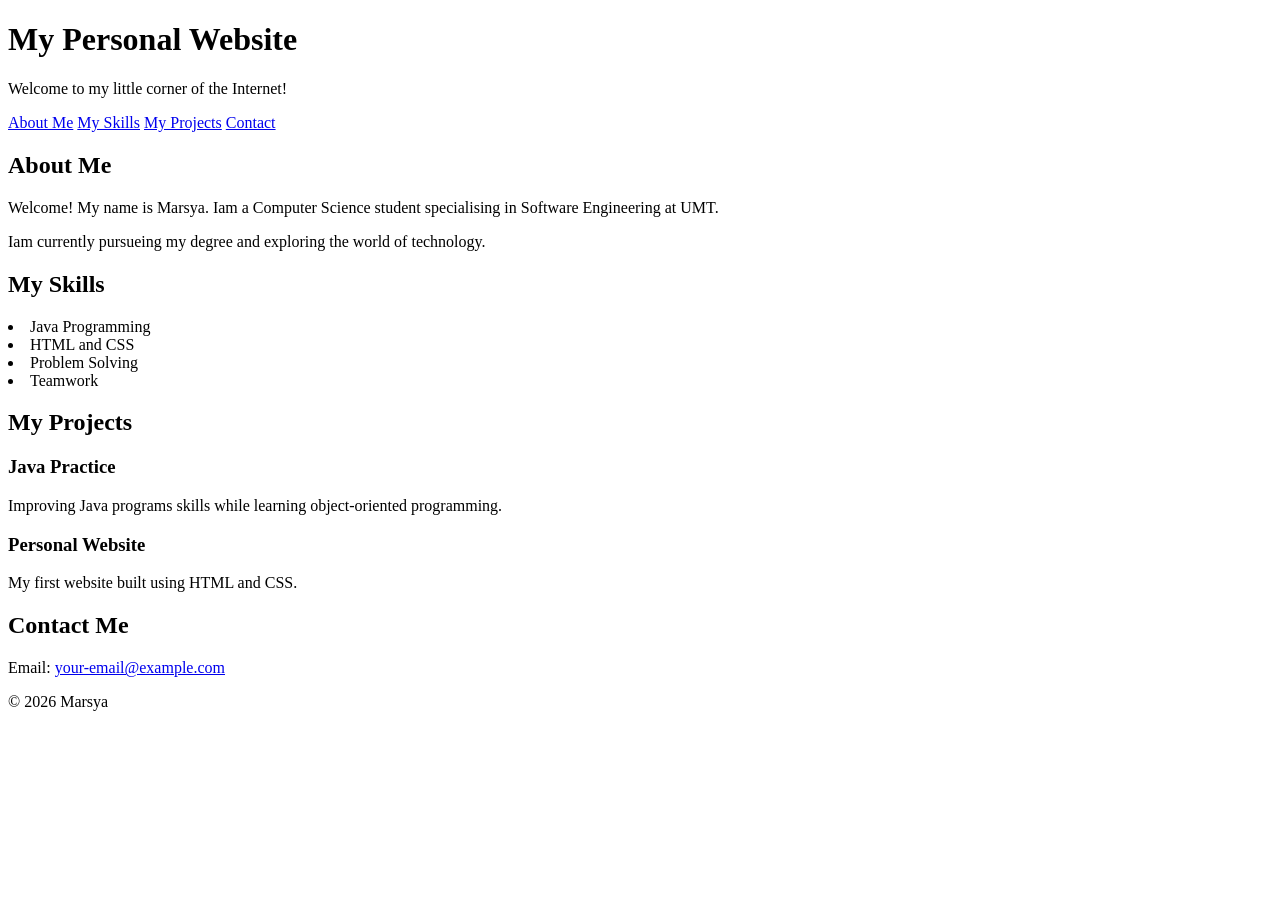
==== index.html @ fa5db3b6 "Personal Website #1 Added basic Personal Website using HTML and CSS only" ====
<!DOCTYPE html>
<html lang="en">
<head>
    <meta charset="UTF-8">
    <meta name="viewport" content="width=device-width, initial-scale=1.0">
    <title>My Personal Website</title>

    <link rel="styelsheet" href="style.css">
</head>
<body>
    <header>
        <h1>My Personal Website</h1>
        <p>Welcome to my little corner of the Internet!</p>

    </header>

    <nav>
        <a href="#about">About Me</a>
        <a href="#skills">My Skills</a>
        <a href="#projects">My Projects</a>
        <a href="#contact">Contact</a>
    </nav>

    <main>
        <section id="about">
            <h2>About Me</h2>
            <p>
                Welcome! My name is Marsya. Iam a Computer Science student 
                specialising in Software Engineering at UMT.
            </p>
            <p>
                Iam currently pursueing my degree and exploring the world of technology.
            </p>
        </section>

        <section id="skills">
            <h2>My Skills</h2>
            <ui>
                <li>Java Programming</li>
                <li>HTML and CSS</li>
                <li>Problem Solving</li>
                <li>Teamwork</li>
            </ui>
        </section>

        <section id="projects">
            <h2>My Projects</h2>

            <h3>Java Practice</h3>
            <p>
                Improving Java programs skills while learning 
                object-oriented programming.
            </p>

            <h3>Personal Website</h3>
            <p>
                My first website built using HTML and CSS.
            </p>
        </section>

        <section id="contact">
            <h2>Contact Me</h2>
            <p>
                Email:
                <a href="marsyanatasha18@gamil.com">
                    your-email@example.com
                </a>
            </p>
        </section>
    </main>

    <footer>
        <p>&copy; 2026 Marsya</p>
    </footer>
</body>

</html>
---- style.css ----
/*General styling*/
body{
    font-family:Arial,sans-serif;
    margin:0;
    background-color:#f5f5f5;
    color:#333333;
    line-height:1.6;
}

/*Website heading*/
header{
    background-color:#483548;
    color:white;
    text-align:center;
    padding:30px 20px;
}

/*Navigation bar*/
nav{
    background-color:#302430;
    text-align:center;
    padding: 15px;
}
nav a{
    color:white;
    text-decoration: none;
    margin: 0 12px;
}

nav a:hover {
    color: #e8b9d0;
} 

/*Content sections*/
section{
    background-color: white;
    margin : 25px auto;
    padding:25px;
    max-width:800px;
    border-radius: 8px;
}

/*section headings*/
h2 {
    color:#704b68;
}

/*Footer*/
footer{
    background-color: #302430;
    color:white;
    text-align: center;
    padding:15px;
}

/*Mobile-friendly navigation*/
@media (max-width:600px){
    nav a {
        display: inline-block;
        margin:5px 8px;
    }
    section{
        margin:15px;
        padding:20px;
    }
}
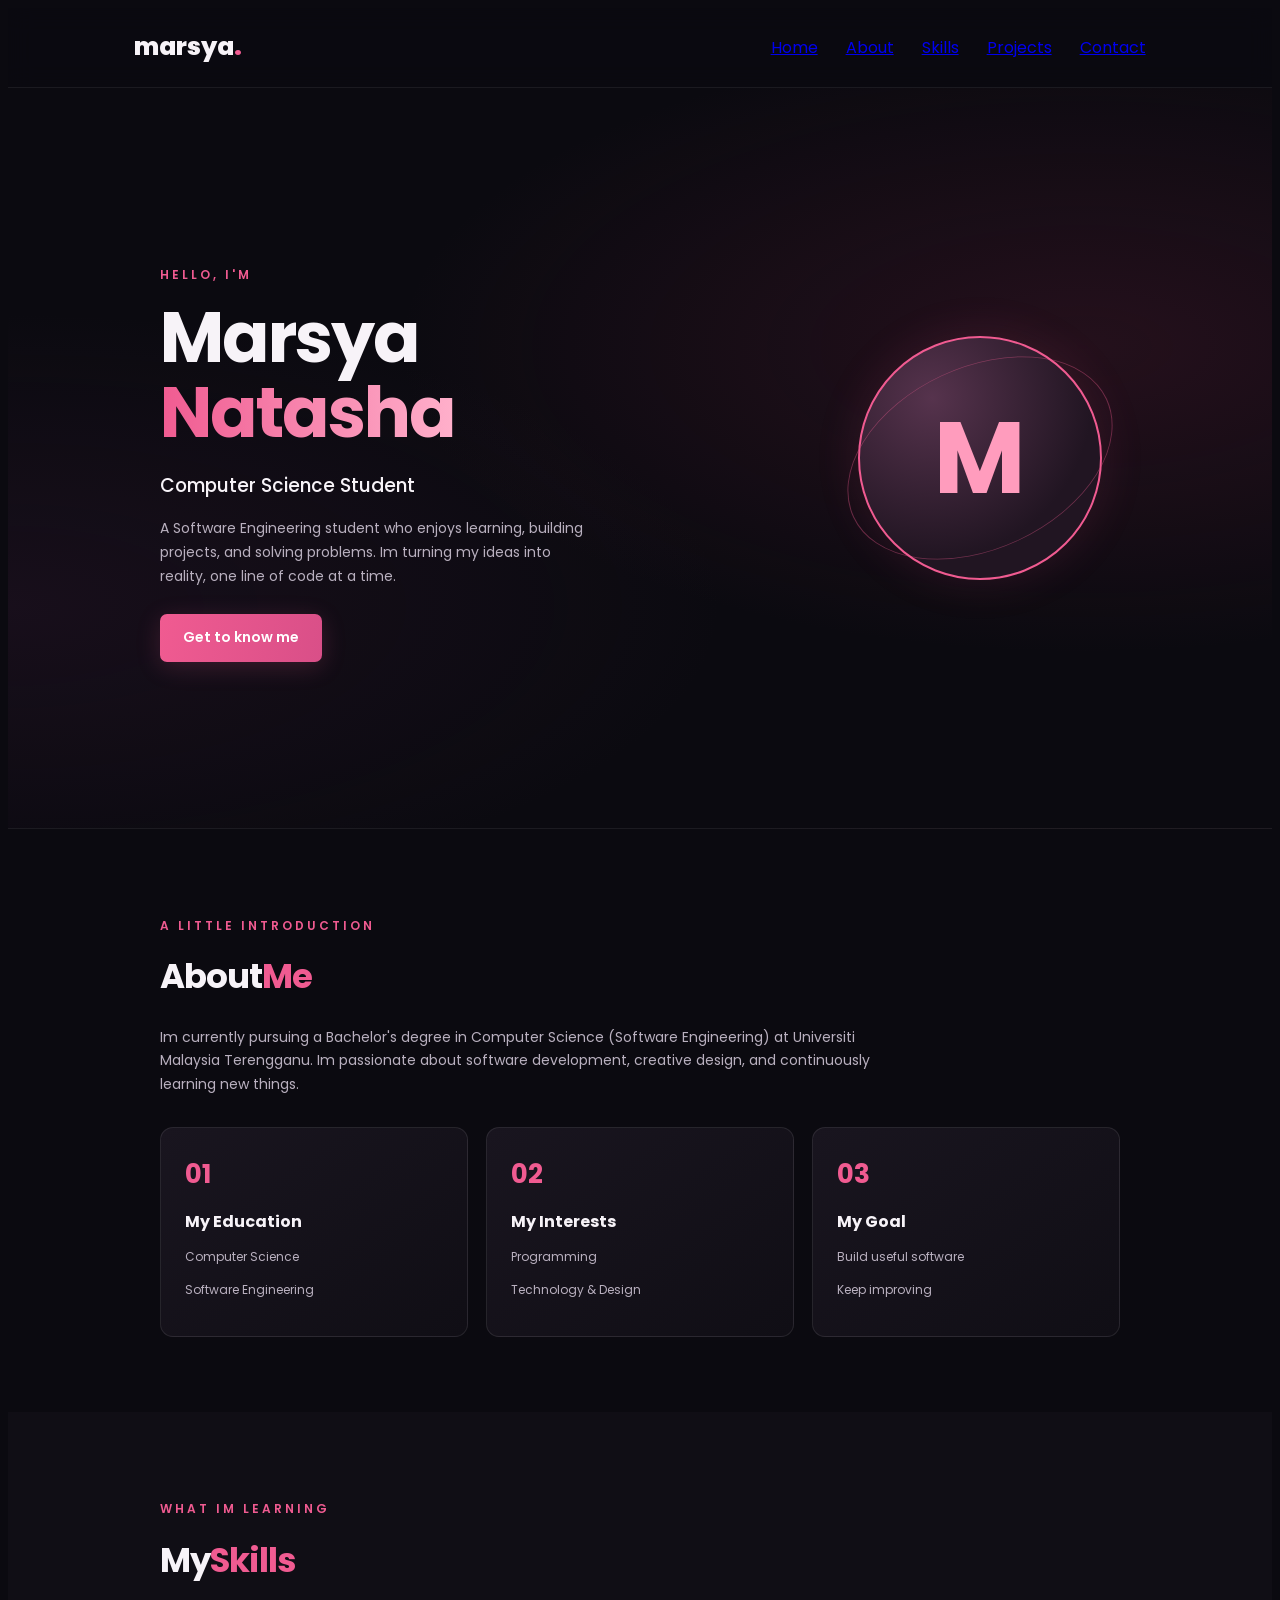
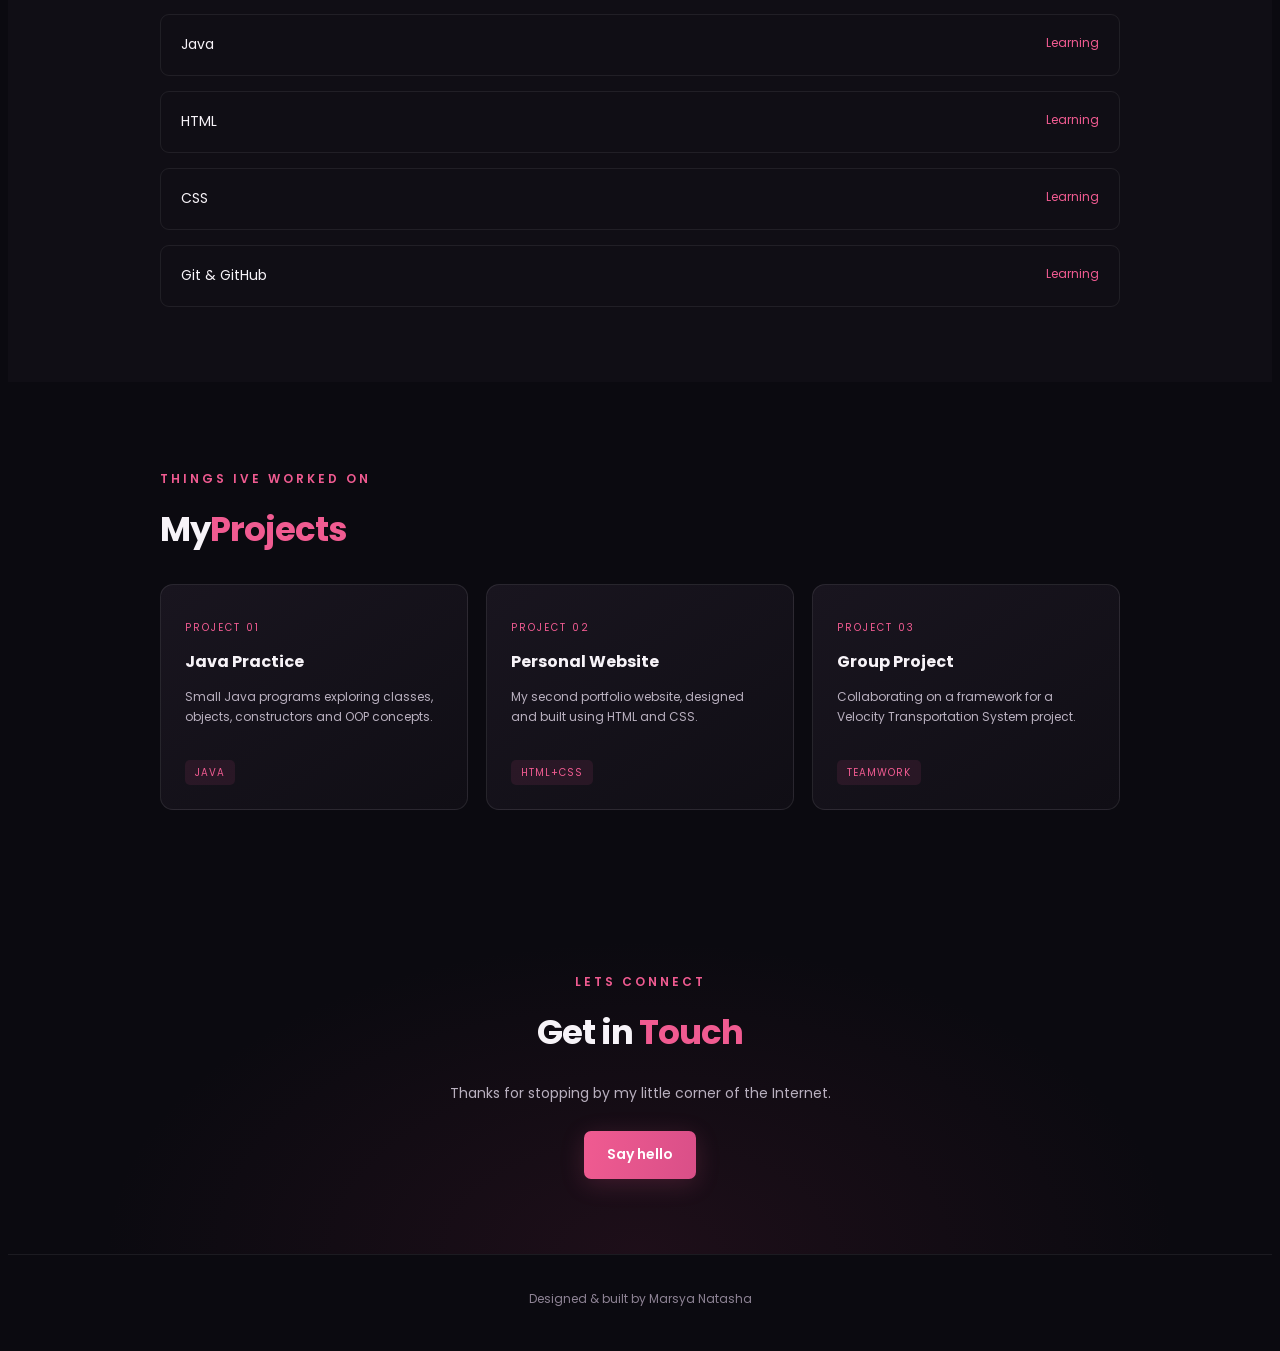
==== commit db0edad6: "Personal Website #2 Improving my Personal Website pages using HTML and CSS" ====
--- a/index.html
+++ b/index.html
@@ -1,77 +1,142 @@
 <!DOCTYPE html>
 <html lang="en">
-<head>
-    <meta charset="UTF-8">
-    <meta name="viewport" content="width=device-width, initial-scale=1.0">
-    <title>My Personal Website</title>
+    <head>
+        <meta charset="UTF-8">
+        <meta name="viewport" content="width=device-width,initial-scale=1.0">
+        <title>Marsya | My Portfolio</title>
+        <link rel="stylesheet" href="style.css">
+    </head>
+    <body>
+        <nav class="navbar">
+            <a href="#home" class="logo">marsya<span>.</span></a>
 
-    <link rel="styelsheet" href="style.css">
-</head>
-<body>
-    <header>
-        <h1>My Personal Website</h1>
-        <p>Welcome to my little corner of the Internet!</p>
+            <div class="nav-links">
+                <a href="#home">Home</a>
+                <a href="#about">About</a>
+                <a href="#skills">Skills</a>
+                <a href="#projects">Projects</a>
+                <a href="#contact">Contact</a>
+            </div>
+        </nav>
+        <main>
+            <section id="home" class="hero">
+                <div class="hero-text">
+                    <p class="pink-text">HELLO, I'M</p>
+                    <h1>Marsya<br><span>Natasha</span></h1>
+                    <h3>Computer Science Student</h3>
 
-    </header>
+                    <p  class="description">
+                        A Software Engineering student who enjoys learning, building projects, 
+                        and solving problems. Im turning my ideas into reality,
+                        one line of code at a time.
+                    </p>
 
-    <nav>
-        <a href="#about">About Me</a>
-        <a href="#skills">My Skills</a>
-        <a href="#projects">My Projects</a>
-        <a href="#contact">Contact</a>
-    </nav>
+                    <a href="#about" class="button">Get to know me </a>
 
-    <main>
-        <section id="about">
-            <h2>About Me</h2>
-            <p>
-                Welcome! My name is Marsya. Iam a Computer Science student 
-                specialising in Software Engineering at UMT.
-            </p>
-            <p>
-                Iam currently pursueing my degree and exploring the world of technology.
-            </p>
-        </section>
+                </div>
 
-        <section id="skills">
-            <h2>My Skills</h2>
-            <ui>
-                <li>Java Programming</li>
-                <li>HTML and CSS</li>
-                <li>Problem Solving</li>
-                <li>Teamwork</li>
-            </ui>
-        </section>
+                <div class="profile">
+                    <div class="profile-circle">
+                        <span>M</span>
+                    </div>
+                    <div class="orbit"></div>
+                </div>
+            </section>
 
-        <section id="projects">
-            <h2>My Projects</h2>
+            <section id="about" class="section">
+                <p class="pink-text">A LITTLE INTRODUCTION</p>
+                <h2>About<span>Me</span></h2>
 
-            <h3>Java Practice</h3>
-            <p>
-                Improving Java programs skills while learning 
-                object-oriented programming.
-            </p>
+                <p class="about-text">
+                    Im currently pursuing a Bachelor's degree in Computer Science (Software Engineering)
+                    at Universiti Malaysia Terengganu. Im passionate about software development, creative 
+                    design, and continuously learning new things.
+                </p>
 
-            <h3>Personal Website</h3>
-            <p>
-                My first website built using HTML and CSS.
-            </p>
-        </section>
+                <div class="info-grid">
+                    <div class="info-card">
+                        <span class="symbol">01</span>
+                        <h3>My Education</h3>
+                        <p>Computer Science</p>
+                        <p>Software Engineering</p>
+                    </div>
 
-        <section id="contact">
-            <h2>Contact Me</h2>
-            <p>
-                Email:
-                <a href="marsyanatasha18@gamil.com">
-                    your-email@example.com
+                    <div class="info-card">
+                        <span class="symbol">02</span>
+                        <h3>My Interests</h3>
+                        <p>Programming</p>
+                        <p>Technology & Design</p>
+                    </div>
+
+                    <div class="info-card">
+                        <span class="symbol">03</span>
+                        <h3>My Goal</h3>
+                        <p>Build useful software</p>
+                        <p>Keep improving</p>
+                    </div>
+                </div>
+            </section>
+
+            <section id="skills" class="section">
+                <p class="pink-text">WHAT IM LEARNING</p>
+                <h2>My<span>Skills</span></h2>
+
+                <div class="skills-list">
+                    <div class="skill">Java <span>Learning</span></div>
+                    <div class="skill">HTML <span>Learning</span></div>
+                    <div class="skill">CSS <span>Learning</span></div>
+                    <div class="skill">Git & GitHub <span>Learning</span></div>
+                </div>
+            </section>
+
+            <section id="projects" class="section">
+                <p class="pink-text">THINGS IVE WORKED ON</p>
+                <h2>My<span>Projects</span></h2>
+
+                <div class="project-grid">
+                    <div class="project-card">
+                        <p class="project-number">PROJECT 01</p>
+                        <h3>Java Practice</h3>
+                        <p>
+                            Small Java programs exploring classes, objects, constructors
+                            and OOP concepts.
+                        </p>
+                        <span class="tag">JAVA</span>
+                    </div>
+
+                    <div class="project-card">
+                        <p class="project-number">PROJECT 02</p>
+                        <h3>Personal Website</h3>
+                        <p>
+                            My second portfolio website, designed and built using HTML and CSS.
+                        </p>
+                        <span class="tag">HTML+CSS</span>
+                    </div>
+
+                    <div class="project-card">
+                        <p class="project-number">PROJECT 03</p>
+                        <h3>Group Project</h3>
+                        <p>
+                            Collaborating on a framework for a Velocity Transportation System project.
+                        </p>
+                        <span class="tag">TEAMWORK</span>
+
+                    </div>
+                </div>
+            </section>
+
+            <section id="contact" class="section contact">
+                <p class="pink-text">LETS CONNECT</p>
+                <h2>Get in <span>Touch</span></h2>
+                <p>Thanks for stopping by my little corner of the Internet.</p>
+                <a href="mailto:marsyanatasha18@gmail.com" class="button">
+                    Say hello
                 </a>
-            </p>
-        </section>
-    </main>
+            </section>
+        </main>
 
-    <footer>
-        <p>&copy; 2026 Marsya</p>
-    </footer>
-</body>
-
-</html>+        <footer>
+            <p>Designed & built by Marsya Natasha</p>
+        </footer>
+    </body>
+</html>
--- a/style.css
+++ b/style.css
@@ -1,66 +1,343 @@
-/*General styling*/
+@import url('https://fonts.googleapis.com/css2?family=Poppins:wght@300;400;500;600;700;800&display=swap');
+
+:root {
+
+    --background:#0b0a10;
+    --card:#15121b;
+    --pink:#f05b91;
+    --light-pink:#ff9cbd;
+    --text: #f7f3f8;
+    --muted: #b9b0bf;
+}
+
 body{
-    font-family:Arial,sans-serif;
-    margin:0;
-    background-color:#f5f5f5;
-    color:#333333;
-    line-height:1.6;
-}
-
-/*Website heading*/
-header{
-    background-color:#483548;
+    font-family:'Poppins',Arial,sans-serif;
+    background:var(--background);
+    color:var(--text);
+    line-height:1.7;
+}
+
+span{
+    color:var(--pink);
+}
+
+.navbar{
+    display: flex;
+    justify-content: space-between;
+    align-items:center;
+    padding:18px 10%;
+    position:sticky;
+    top:0;
+    z-index:10;
+    background:rgba(11,10,16,0.94);
+    border-bottom:1px solid #ffffff12;
+    backdrop-filter:blur(12px);
+}
+
+.logo{
+    font-size:25px;
+    font-weight:800;
+    color:var(--text);
+    text-decoration: none;
+}
+
+.nav-links{
+    display:flex;
+    gap:28px;
+}
+
+.nav-links a:hover{
+    color:var(--pink);
+}
+
+.hero{
+    min-height:570px;
+    padding:85px 12%;
+    display:flex;
+    align-items:center;
+    justify-content : space-between;
+    gap:50px;
+    overflow:hidden;
+    background:
+    radial-gradient(ellipse at 85% 35%,#70213f40,transparent 45%),
+    radial-gradient(ellipse at 0% 70%,#48204435,transparent 40%);
+    border-bottom:1px solid #ffffff12;
+
+}
+
+.herotext{
+    max-width:520px;
+}
+.pink-text{
+    color:var(--pink);
+    font-size:12px;
+    font-weight:600;
+    letter-spacing: 3px;
+}
+
+.hero h1{
+    line-height:1.08;
+    font-size:clamp(44px,6vw,70px);
+    margin :14px 0;
+    letter-spacing: -2px;
+}
+
+.hero h1 span{
+    background: linear-gradient(90deg,#f05b91,#ffb0cb);
+    -webkit-background-clip:text;
+    background-clip: text;
+    color:transparent;
+}
+
+.hero h3{
+    font-weight:500;
+    margin-bottom:16px;
+}
+
+.description{
+    color:var(--muted);
+    font-size:14px;
+    max-width:430px;
+    margin-bottom:25px;
+}
+
+.button{
+    display:inline-block;
+    background:linear-gradient(100deg,#f05b91,#d94f88);
     color:white;
+    padding:12px 23px;
+    border-radius:7px;
+    text-decoration:none;
+    font-size:14px;
+    font-weight:600;
+    box-shadow:0 5px 25px #f05b9130;
+    transition:0.3s;
+
+}
+
+.button:hover{
+    transform: translateY(-4px);
+    box-shadow:0 8px 30px #f05b9155;
+
+}
+
+.mini-text{
+    font-size:10px;
+    letter-spacing:1.5px;
+    color:#8e8395;
+    margin-top:28px;
+}
+
+.profile{
+    position: relative;
+    flex-shrink:0;
+    width:280px;
+    height:280px;
+    display:grid;
+    place-items:center;
+}
+
+.profile-circle{
+    width:240px;
+    height:240px;
+    border-radius:50%;
+    display:grid;
+    place-items:center;
+    background:
+    radial-gradient(circle at 30% 25%,#56334d,#211522 65%);
+    border: 2px solid var(--pink);
+    box-shadow:0 0 45px #f05b9120;
+}
+
+.profile-circle span{
+    font-size: 100px;
+    font-weight:700;
+    color:var(--light-pink);
+}
+
+.orbit{
+    position:absolute;
+    inset:0;
+    border: 1px solid #f05b9160;
+    border-radius:50%;
+    transform: rotate(-25deg) scaleY(0.65);
+}
+
+.section{
+    padding:75px 12%;
+    scroll-margin-top: 75px;
+}
+
+.section h2{
+    font-size:34px;
+    margin: 5px 0 20px;
+    letter-spacing:-1px;
+}
+
+.about-text{
+    color:var(--muted);
+    max-width:720px;
+    font-size:14px;
+}
+
+.info-grid{
+    display:grid;
+    grid-template-columns:repeat(3, 1fr);
+    gap:18px;
+    margin-top:30px;
+}
+
+.info-card,
+.project-card{
+    padding:24px;
+    border:1px solid #ffffff17;
+    border-radius:13px;
+    background: linear-gradient(145deg,#19151f,#100e15);
+    transition:0.3s;
+}
+
+.info-card:hover,
+.project-card:hover{
+    transform:translateY(-6px);
+    border-color:#f05b9170;
+    box-shadow:0 10px 30px #00000030;
+}
+
+.symbol{
+    font-size:26px;
+    font-weight:700;
+    color:var(--pink);
+}
+
+.info-card h3,
+.project-card h3{
+    font-size:16px;
+    margin:12px 0 8px;
+}
+
+.info-card p,
+.project-card > p:not(.project-number){
+    color:var(--muted);
+    font-size:12px;
+}
+
+#skills{
+    background:#100e15;
+}
+
+.skills-list{
+    display:grid;
+    grid-template-columns:repeat (2,1fr);
+    gap:15px;
+    margin-top : 25px;
+}
+
+.skill{
+    padding:18px 20px;
+    background: var (--card);
+    border:1px solid #ffffff12;
+    border-radius: 9px;
+    font-size:14px;
+}
+
+.skill span {
+    float:right;
+    font-size:12px;
+}
+
+.project-grid{
+    display:grid;
+    grid-template-columns: repeat(3,minmax(0,1fr));
+    gap:18px;
+    margin-top:25px;
+}
+
+.project-card{
+    min-width:0;
+}
+
+.project-number{
+    font-size:10px;
+    letter-spacing:2px;
+    color:var(--pink);
+}
+
+.tag{
+    display:inline-block;
+    margin-top:20px;
+    padding:4px 10px;
+    border-radius:5px;
+    background: #f05b9118;
+    font-size:10px;
+    letter-spacing: 1px;
+
+}
+
+.contact{
     text-align:center;
-    padding:30px 20px;
-}
-
-/*Navigation bar*/
-nav{
-    background-color:#302430;
-    text-align:center;
-    padding: 15px;
-}
-nav a{
-    color:white;
-    text-decoration: none;
-    margin: 0 12px;
-}
-
-nav a:hover {
-    color: #e8b9d0;
-} 
-
-/*Content sections*/
-section{
-    background-color: white;
-    margin : 25px auto;
-    padding:25px;
-    max-width:800px;
-    border-radius: 8px;
-}
-
-/*section headings*/
-h2 {
-    color:#704b68;
-}
-
-/*Footer*/
+    background:
+    radial-gradient(ellipse at 50% 100%,#65203c35, transparent 60%);
+}
+
+.contact>p:not(.pink-text){
+    color:var(--muted);
+    font-size:14px;
+    margin-bottom:25px;
+
+}
+
 footer{
-    background-color: #302430;
-    color:white;
+    padding:22px;
     text-align: center;
-    padding:15px;
-}
-
-/*Mobile-friendly navigation*/
-@media (max-width:600px){
-    nav a {
-        display: inline-block;
-        margin:5px 8px;
-    }
-    section{
-        margin:15px;
-        padding:20px;
+    color: #8e8395;
+    font-size:12px;
+    border-top: 1px solid #ffffff12;
+}
+
+@media(max-width:750px){
+    .navbar{
+        flex-direction:column;
+        gap:12px;
+        padding:15px 5%;
+    }
+
+    .nav-links{
+        gap:14px;
+        flex-wrap:wrap;
+        justify-content:center;
+    }
+
+    .hero{
+        flex-direction:column-reverse;
+        text-align:center;
+        padding:55px 7%;
+        gap :25px;
+    }
+
+    .description{
+        margin-left:auto;
+        margin-right: auto;
+    }
+
+    .profile{
+        width:220px;
+        height:220px;
+    }
+    .profile-circle{
+        width:185px;
+        height:185px;
+    }
+
+    .profile-circle span {
+        font-size:75px;
+    }
+    .section{
+        padding : 55px 7%;
+    }
+
+    .info-grid,
+    .project-grid,
+    .skills-list{
+        grid-template-columns : 1fr;
     }
 }
